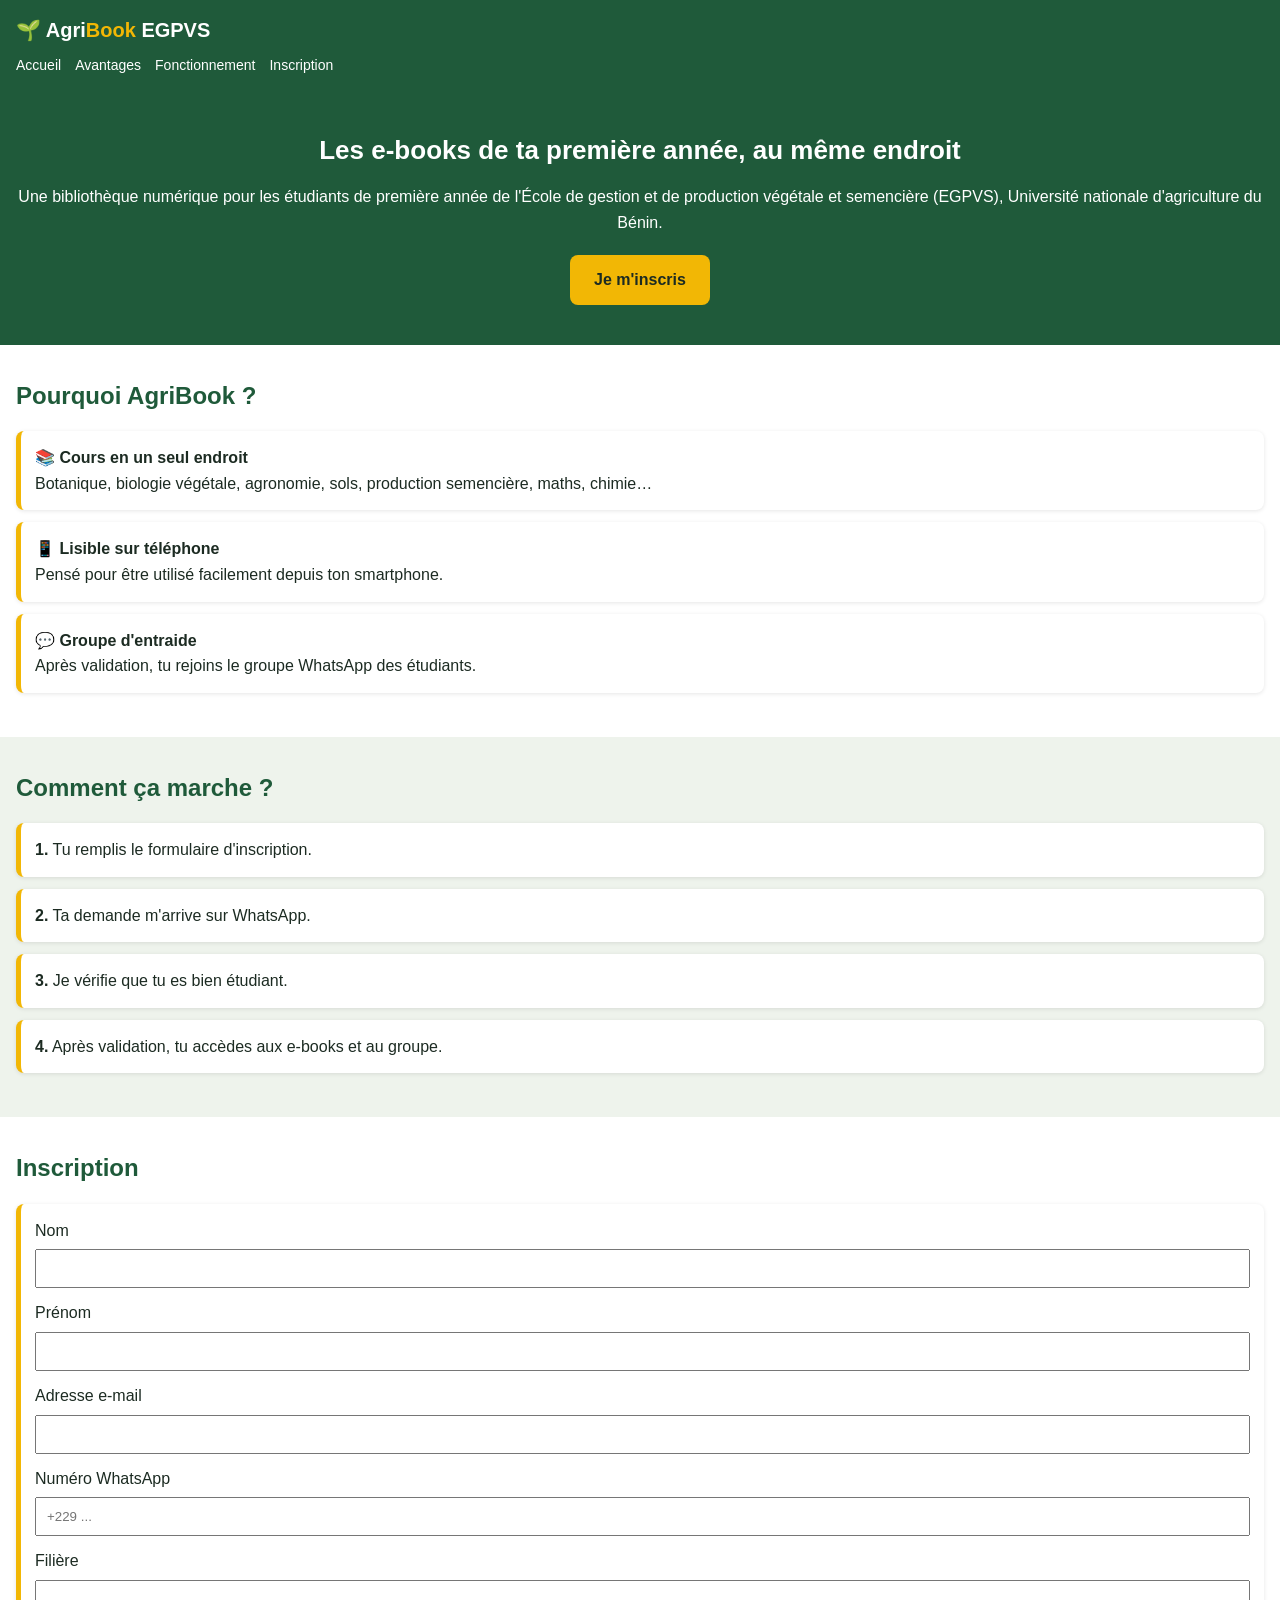
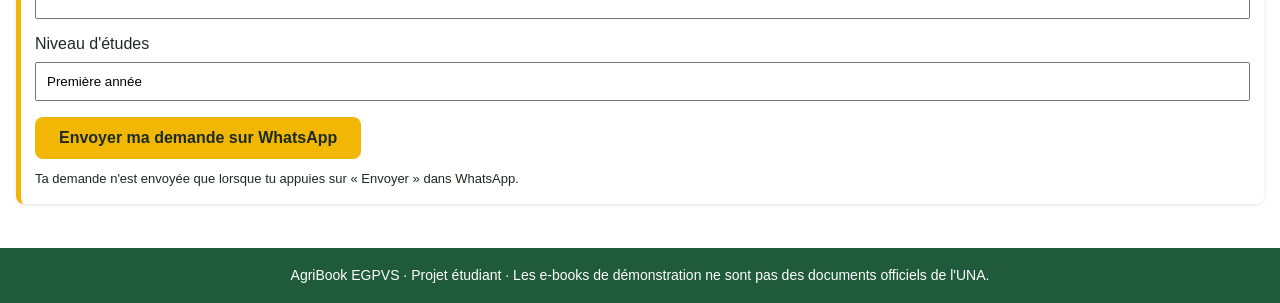
==== index.html @ c2a62789 "Create index.html" ====
<!DOCTYPE html>
<html lang="fr">
<head>
<meta charset="UTF-8">
<meta name="viewport" content="width=device-width, initial-scale=1">
<title>AgriBook EGPVS</title>
<link rel="stylesheet" href="style.css">
</head>
<body>

<header>
  <div class="logo">🌱 Agri<span>Book</span> EGPVS</div>
  <nav>
    <a href="#accueil">Accueil</a>
    <a href="#avantages">Avantages</a>
    <a href="#fonctionnement">Fonctionnement</a>
    <a href="#inscription">Inscription</a>
  </nav>
</header>

<div class="hero" id="accueil">
  <h1>Les e-books de ta première année, au même endroit</h1>
  <p>Une bibliothèque numérique pour les étudiants de première année de l'École de gestion et de production végétale et semencière (EGPVS), Université nationale d'agriculture du Bénin.</p>
  <a class="btn" href="#inscription">Je m'inscris</a>
</div>

<section id="avantages">
  <h2>Pourquoi AgriBook ?</h2>
  <div class="carte"><b>📚 Cours en un seul endroit</b><br>Botanique, biologie végétale, agronomie, sols, production semencière, maths, chimie…</div>
  <div class="carte"><b>📱 Lisible sur téléphone</b><br>Pensé pour être utilisé facilement depuis ton smartphone.</div>
  <div class="carte"><b>💬 Groupe d'entraide</b><br>Après validation, tu rejoins le groupe WhatsApp des étudiants.</div>
</section>

<section class="clair" id="fonctionnement">
  <h2>Comment ça marche ?</h2>
  <div class="carte"><b>1.</b> Tu remplis le formulaire d'inscription.</div>
  <div class="carte"><b>2.</b> Ta demande m'arrive sur WhatsApp.</div>
  <div class="carte"><b>3.</b> Je vérifie que tu es bien étudiant.</div>
  <div class="carte"><b>4.</b> Après validation, tu accèdes aux e-books et au groupe.</div>
</section>

<section id="inscription">
  <h2>Inscription</h2>
  <form id="formulaire">
    <div class="carte">
      <label>Nom<br><input type="text" id="nom" required style="width:100%;padding:10px;margin:6px 0 12px"></label>
      <label>Prénom<br><input type="text" id="prenom" required style="width:100%;padding:10px;margin:6px 0 12px"></label>
      <label>Adresse e-mail<br><input type="email" id="email" required style="width:100%;padding:10px;margin:6px 0 12px"></label>
      <label>Numéro WhatsApp<br><input type="tel" id="tel" required placeholder="+229 ..." style="width:100%;padding:10px;margin:6px 0 12px"></label>
      <label>Filière<br><input type="text" id="filiere" required style="width:100%;padding:10px;margin:6px 0 12px"></label>
      <label>Niveau d'études<br><input type="text" id="niveau" value="Première année" required style="width:100%;padding:10px;margin:6px 0 16px"></label>
      <button class="btn" type="submit">Envoyer ma demande sur WhatsApp</button>
      <p style="font-size:13px;margin-top:10px">Ta demande n'est envoyée que lorsque tu appuies sur « Envoyer » dans WhatsApp.</p>
    </div>
  </form>
</section>

<footer>AgriBook EGPVS · Projet étudiant · Les e-books de démonstration ne sont pas des documents officiels de l'UNA.</footer>

<script>
var NUMERO = "2290148549637";
document.getElementById("formulaire").addEventListener("submit", function(e){
  e.preventDefault();
  var msg = "Demande d'inscription AgriBook EGPVS\n" +
    "Nom : " + document.getElementById("nom").value + "\n" +
    "Prénom : " + document.getElementById("prenom").value + "\n" +
    "E-mail : " + document.getElementById("email").value + "\n" +
    "WhatsApp : " + document.getElementById("tel").value + "\n" +
    "Filière : " + document.getElementById("filiere").value + "\n" +
    "Niveau : " + document.getElementById("niveau").value;
  window.open("https://wa.me/" + NUMERO + "?text=" + encodeURIComponent(msg), "_blank");
});
</script>

</body>
                         </html>
---- style.css ----
:root{
  --vert:#1F5A3A;
  --jaune:#F2B705;
  --blanc:#FFFFFF;
  --clair:#EEF3EC;
}
*{box-sizing:border-box;margin:0;padding:0}
body{font-family:Arial,sans-serif;color:#1c2b22;background:var(--blanc);line-height:1.6}
header{background:var(--vert);color:var(--blanc);padding:14px 16px;position:sticky;top:0}
.logo{font-size:20px;font-weight:bold}
.logo span{color:var(--jaune)}
nav{display:flex;gap:14px;margin-top:8px;flex-wrap:wrap}
nav a{color:var(--blanc);text-decoration:none;font-size:14px}
.hero{background:var(--vert);color:var(--blanc);padding:40px 16px;text-align:center}
.hero h1{font-size:26px;margin-bottom:12px}
.hero p{margin-bottom:20px}
.btn{display:inline-block;background:var(--jaune);color:#1c2b22;padding:12px 24px;border-radius:8px;font-weight:bold;text-decoration:none;border:0;font-size:16px}
section{padding:32px 16px}
section.clair{background:var(--clair)}
h2{color:var(--vert);margin-bottom:16px}
.carte{background:var(--blanc);border-left:5px solid var(--jaune);padding:14px;border-radius:8px;margin-bottom:12px;box-shadow:0 1px 4px rgba(0,0,0,.1)}
footer{background:var(--vert);color:var(--blanc);text-align:center;padding:16px;font-size:14px}
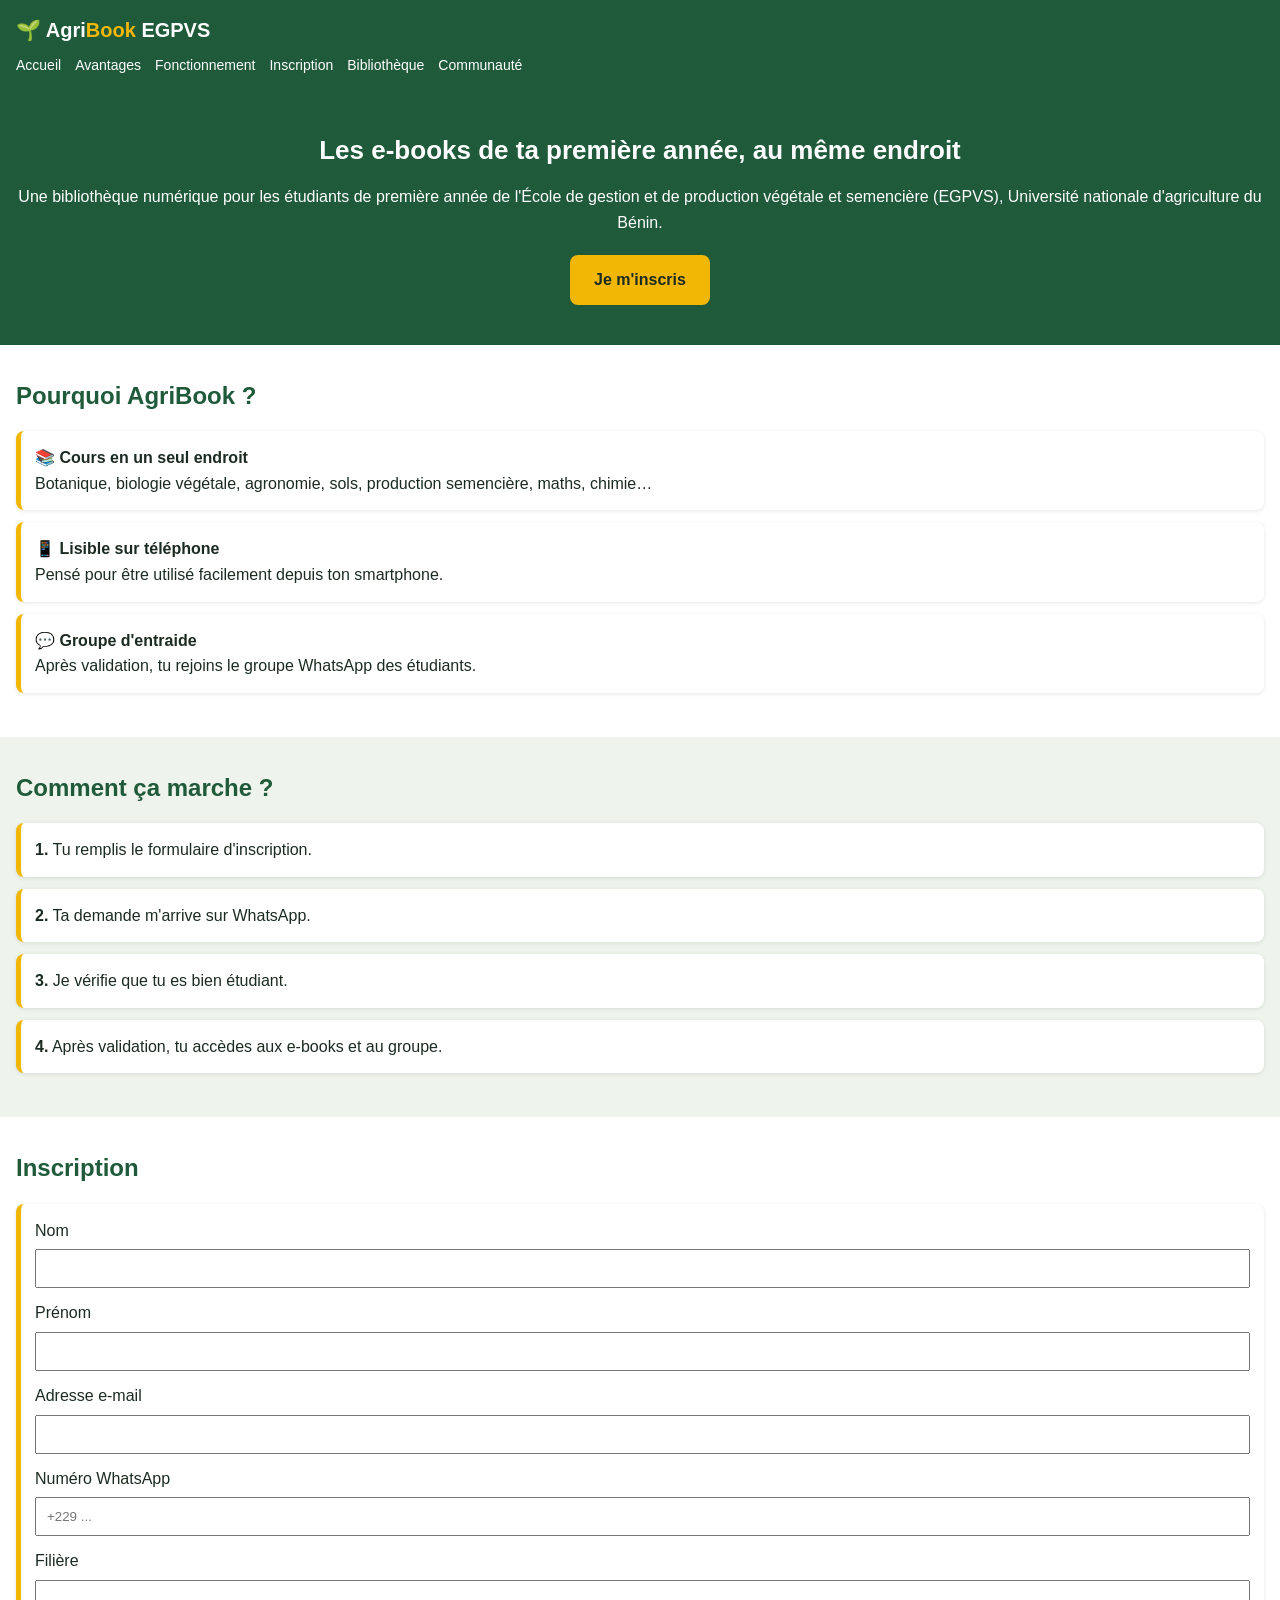
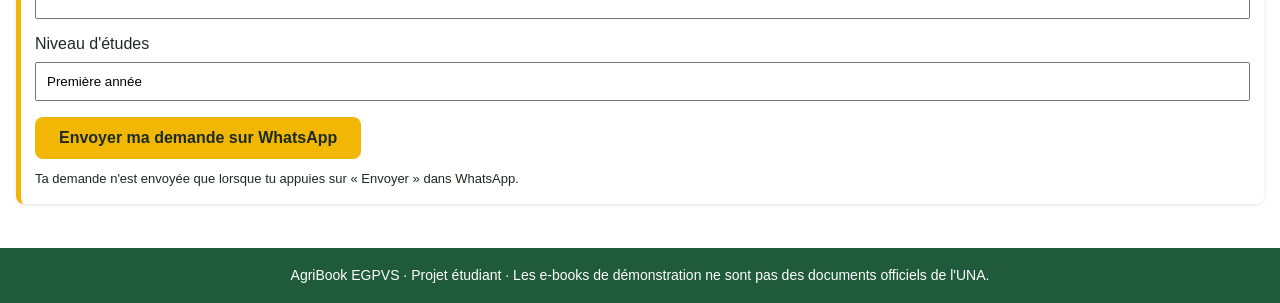
==== commit 790ef6de: "Update index.html" ====
--- a/index.html
+++ b/index.html
@@ -15,6 +15,8 @@
     <a href="#avantages">Avantages</a>
     <a href="#fonctionnement">Fonctionnement</a>
     <a href="#inscription">Inscription</a>
+    <a href="bibliotheque.html">Bibliothèque</a>
+<a href="communaute.html">Communauté</a>
   </nav>
 </header>
 
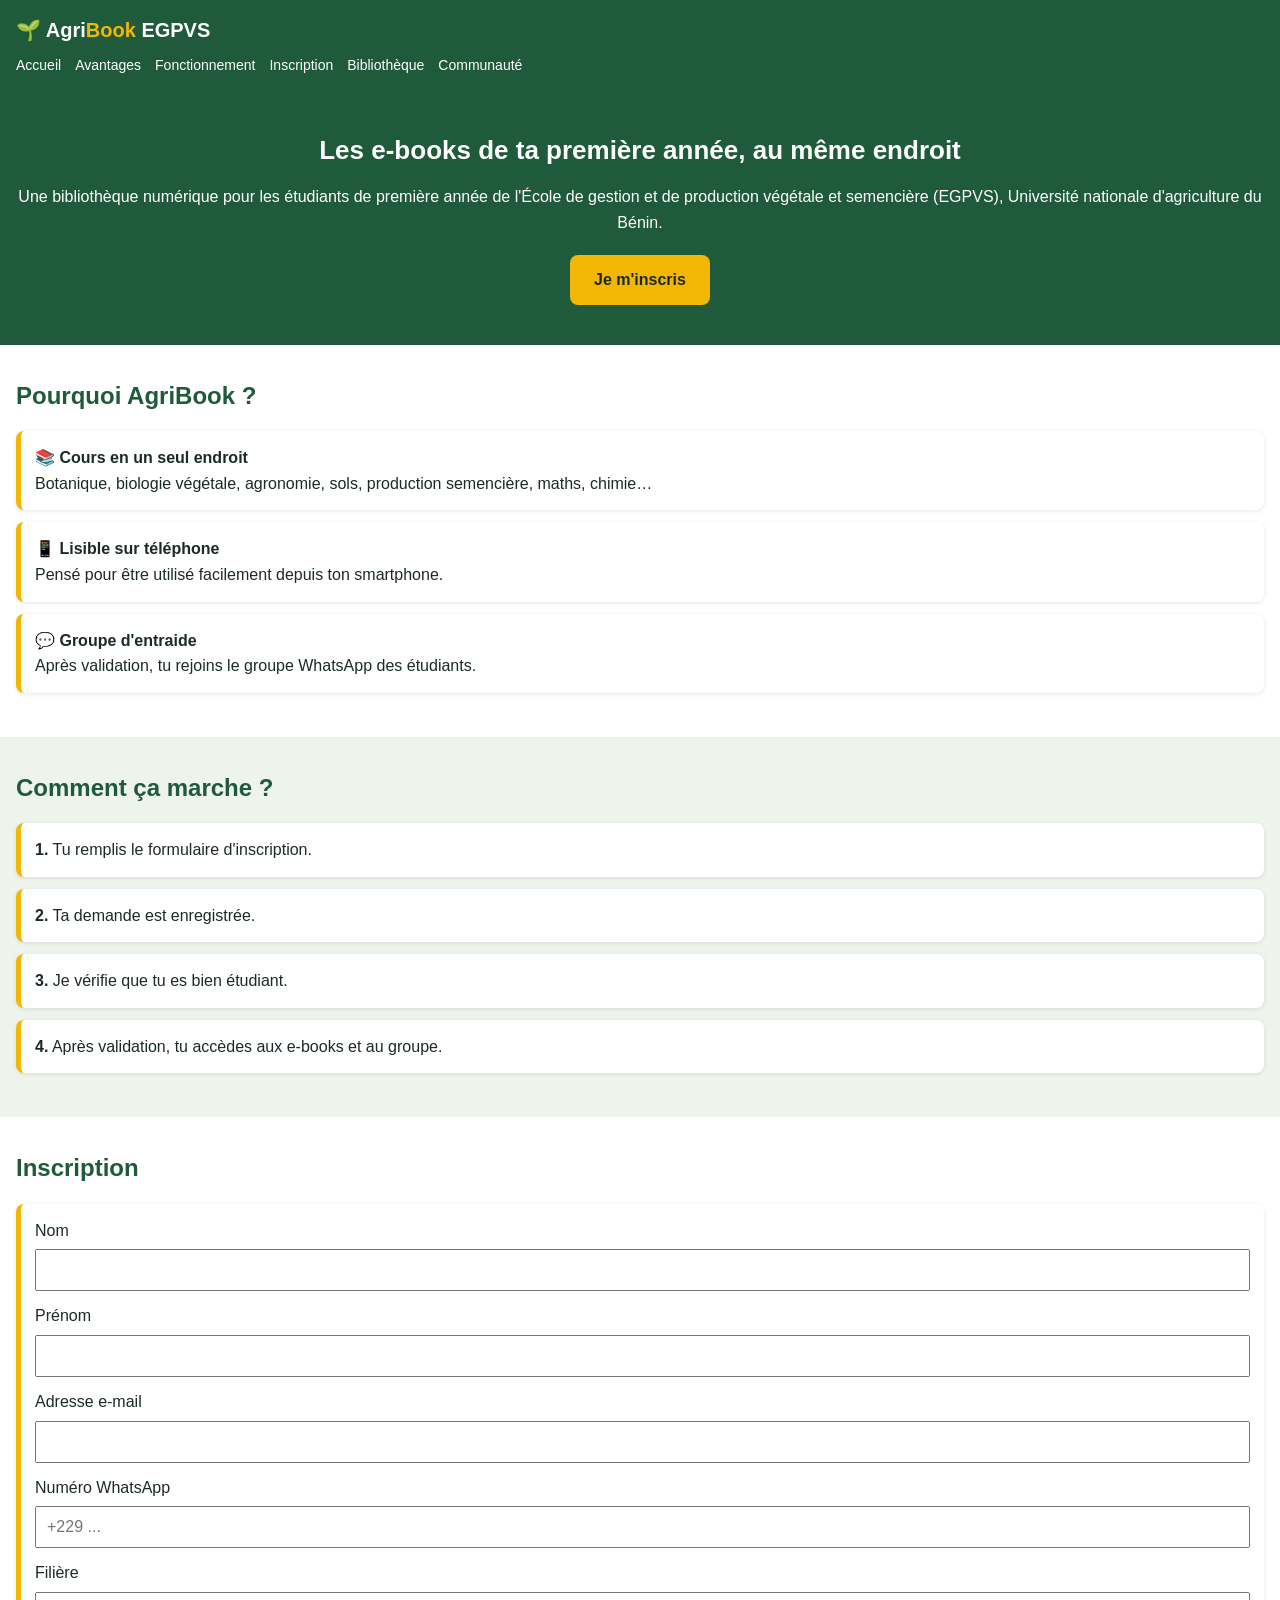
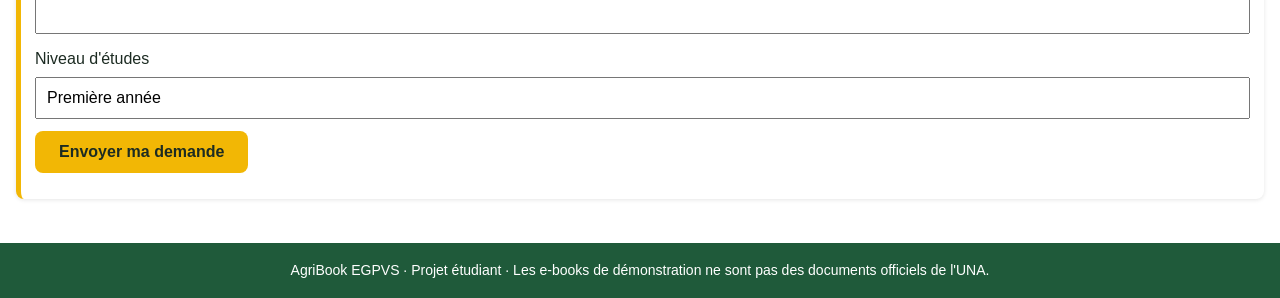
==== commit dd8629d9: "Enhance form fields and submission handling Updated the form fields to include maxlength attributes " ====
--- a/index.html
+++ b/index.html
@@ -5,6 +5,10 @@
 <meta name="viewport" content="width=device-width, initial-scale=1">
 <title>AgriBook EGPVS</title>
 <link rel="stylesheet" href="style.css">
+<style>
+.champ{width:100%;padding:10px;margin:6px 0 12px;font-size:16px}
+#message{margin-top:12px;font-weight:bold}
+</style>
 </head>
 <body>
 
@@ -16,7 +20,7 @@
     <a href="#fonctionnement">Fonctionnement</a>
     <a href="#inscription">Inscription</a>
     <a href="bibliotheque.html">Bibliothèque</a>
-<a href="communaute.html">Communauté</a>
+    <a href="communaute.html">Communauté</a>
   </nav>
 </header>
 
@@ -36,7 +40,7 @@
 <section class="clair" id="fonctionnement">
   <h2>Comment ça marche ?</h2>
   <div class="carte"><b>1.</b> Tu remplis le formulaire d'inscription.</div>
-  <div class="carte"><b>2.</b> Ta demande m'arrive sur WhatsApp.</div>
+  <div class="carte"><b>2.</b> Ta demande est enregistrée.</div>
   <div class="carte"><b>3.</b> Je vérifie que tu es bien étudiant.</div>
   <div class="carte"><b>4.</b> Après validation, tu accèdes aux e-books et au groupe.</div>
 </section>
@@ -45,14 +49,14 @@
   <h2>Inscription</h2>
   <form id="formulaire">
     <div class="carte">
-      <label>Nom<br><input type="text" id="nom" required style="width:100%;padding:10px;margin:6px 0 12px"></label>
-      <label>Prénom<br><input type="text" id="prenom" required style="width:100%;padding:10px;margin:6px 0 12px"></label>
-      <label>Adresse e-mail<br><input type="email" id="email" required style="width:100%;padding:10px;margin:6px 0 12px"></label>
-      <label>Numéro WhatsApp<br><input type="tel" id="tel" required placeholder="+229 ..." style="width:100%;padding:10px;margin:6px 0 12px"></label>
-      <label>Filière<br><input type="text" id="filiere" required style="width:100%;padding:10px;margin:6px 0 12px"></label>
-      <label>Niveau d'études<br><input type="text" id="niveau" value="Première année" required style="width:100%;padding:10px;margin:6px 0 16px"></label>
-      <button class="btn" type="submit">Envoyer ma demande sur WhatsApp</button>
-      <p style="font-size:13px;margin-top:10px">Ta demande n'est envoyée que lorsque tu appuies sur « Envoyer » dans WhatsApp.</p>
+      <label>Nom<br><input class="champ" type="text" id="nom" maxlength="100" required></label>
+      <label>Prénom<br><input class="champ" type="text" id="prenom" maxlength="100" required></label>
+      <label>Adresse e-mail<br><input class="champ" type="email" id="email" maxlength="200" required></label>
+      <label>Numéro WhatsApp<br><input class="champ" type="tel" id="tel" maxlength="30" placeholder="+229 ..." required></label>
+      <label>Filière<br><input class="champ" type="text" id="filiere" maxlength="150" required></label>
+      <label>Niveau d'études<br><input class="champ" type="text" id="niveau" maxlength="100" value="Première année" required></label>
+      <button class="btn" type="submit" id="envoi">Envoyer ma demande</button>
+      <p id="message"></p>
     </div>
   </form>
 </section>
@@ -60,19 +64,59 @@
 <footer>AgriBook EGPVS · Projet étudiant · Les e-books de démonstration ne sont pas des documents officiels de l'UNA.</footer>
 
 <script>
+var SUPABASE_URL = "https://akseuarcfbpsqptiluum.supabase.co";
+var SUPABASE_KEY = "sb_publishable_T2b-CGqwrIg67wSlm8fmpg_bQgdGb6V";
 var NUMERO = "2290148549637";
-document.getElementById("formulaire").addEventListener("submit", function(e){
+
+var form = document.getElementById("formulaire");
+var msg = document.getElementById("message");
+var bouton = document.getElementById("envoi");
+
+form.addEventListener("submit", async function(e){
   e.preventDefault();
-  var msg = "Demande d'inscription AgriBook EGPVS\n" +
-    "Nom : " + document.getElementById("nom").value + "\n" +
-    "Prénom : " + document.getElementById("prenom").value + "\n" +
-    "E-mail : " + document.getElementById("email").value + "\n" +
-    "WhatsApp : " + document.getElementById("tel").value + "\n" +
-    "Filière : " + document.getElementById("filiere").value + "\n" +
-    "Niveau : " + document.getElementById("niveau").value;
-  window.open("https://wa.me/" + NUMERO + "?text=" + encodeURIComponent(msg), "_blank");
+  msg.style.color = "#1c2b22";
+  msg.textContent = "Envoi en cours...";
+  bouton.disabled = true;
+
+  var donnees = {
+    nom: document.getElementById("nom").value.trim(),
+    prenom: document.getElementById("prenom").value.trim(),
+    email: document.getElementById("email").value.trim(),
+    whatsapp: document.getElementById("tel").value.trim(),
+    filiere: document.getElementById("filiere").value.trim(),
+    niveau: document.getElementById("niveau").value.trim()
+  };
+
+  try {
+    var rep = await fetch(SUPABASE_URL + "/rest/v1/inscriptions", {
+      method: "POST",
+      headers: {
+        "apikey": SUPABASE_KEY,
+        "Content-Type": "application/json",
+        "Prefer": "return=minimal"
+      },
+      body: JSON.stringify(donnees)
+    });
+
+    if (rep.ok) {
+      form.reset();
+      document.getElementById("niveau").value = "Première année";
+      msg.style.color = "#1F5A3A";
+      msg.innerHTML = "✅ Ta demande est enregistrée. Elle sera vérifiée avant validation.<br><br>" +
+        '<a class="btn" target="_blank" href="https://wa.me/' + NUMERO + "?text=" +
+        encodeURIComponent("Bonjour, je viens de faire ma demande d'inscription sur AgriBook EGPVS (" + donnees.prenom + " " + donnees.nom + ").") +
+        '">Prévenir l\'administrateur sur WhatsApp</a>';
+    } else {
+      msg.style.color = "#b00020";
+      msg.textContent = "❌ La demande n'a pas pu être enregistrée (code " + rep.status + "). Réessaie plus tard.";
+    }
+  } catch (err) {
+    msg.style.color = "#b00020";
+    msg.textContent = "❌ Pas de connexion. Vérifie ton Internet et réessaie.";
+  }
+  bouton.disabled = false;
 });
 </script>
 
 </body>
-                         </html>
+</html>
